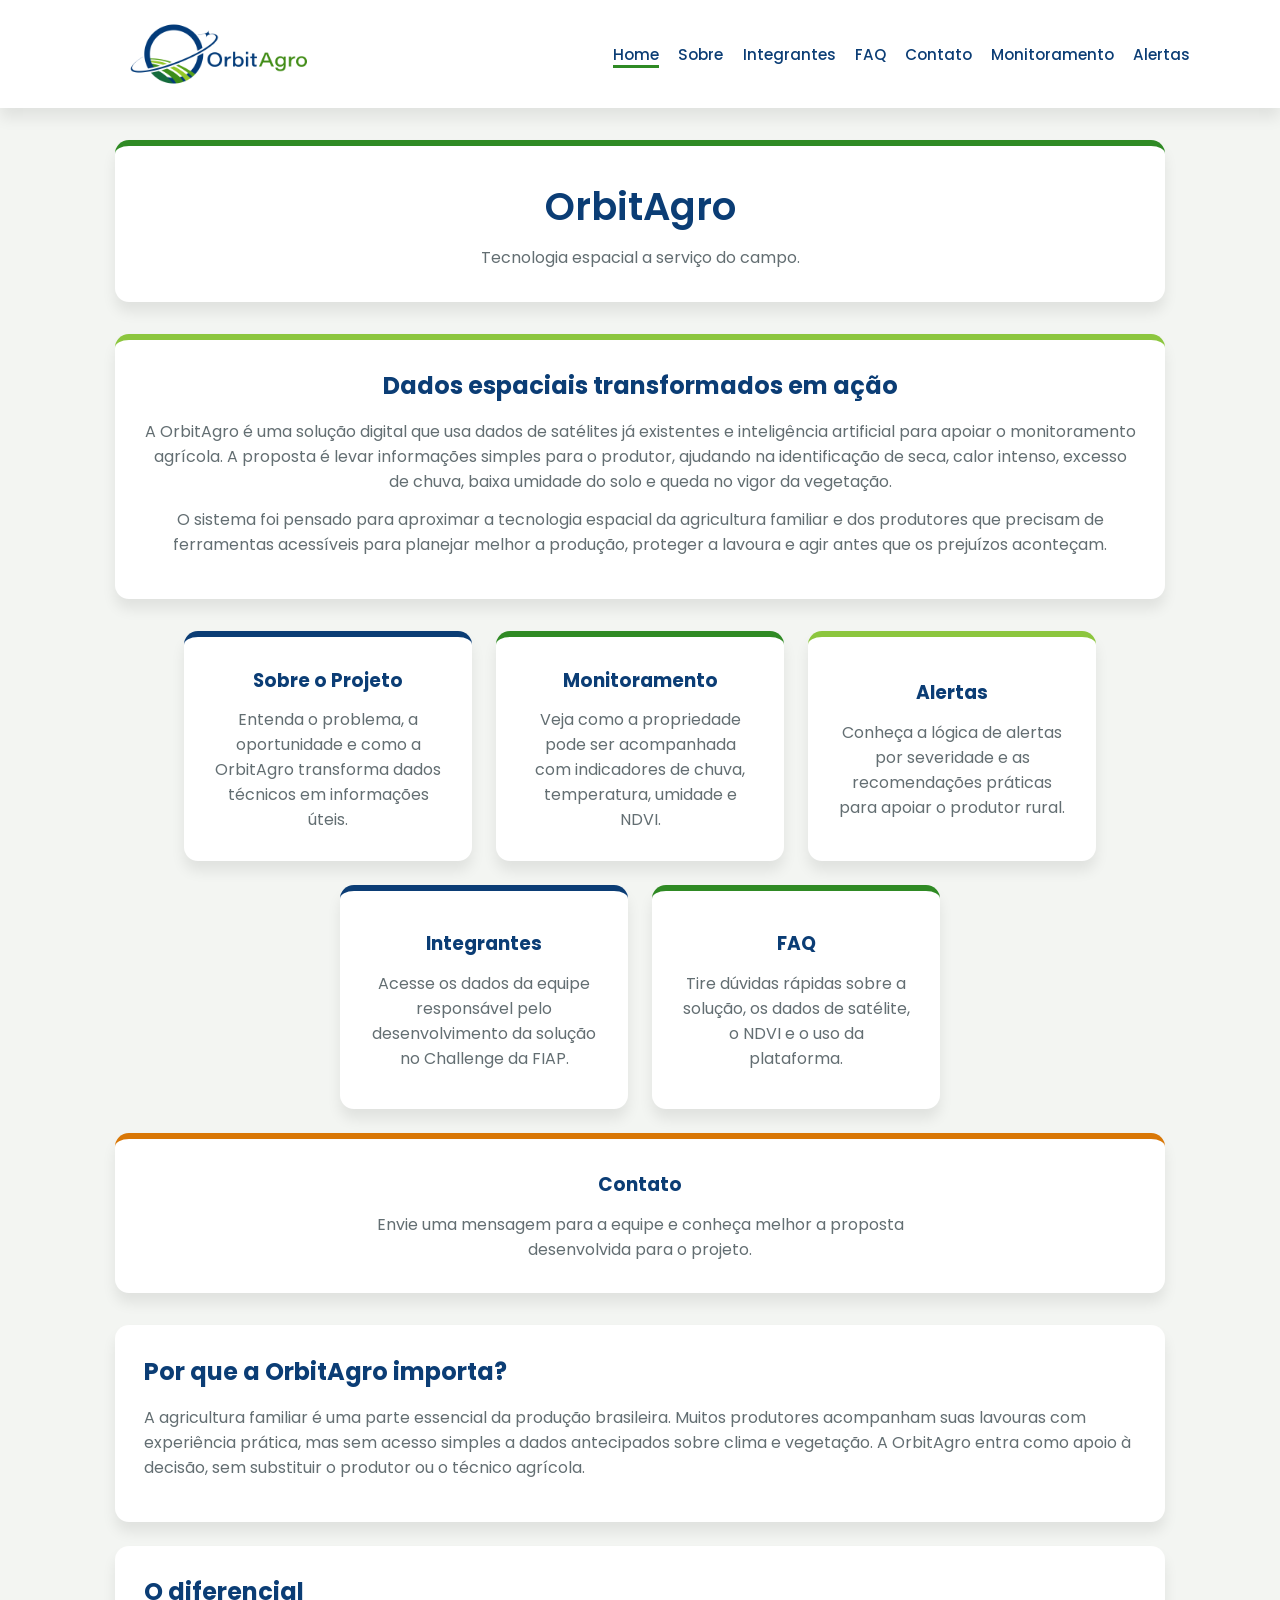
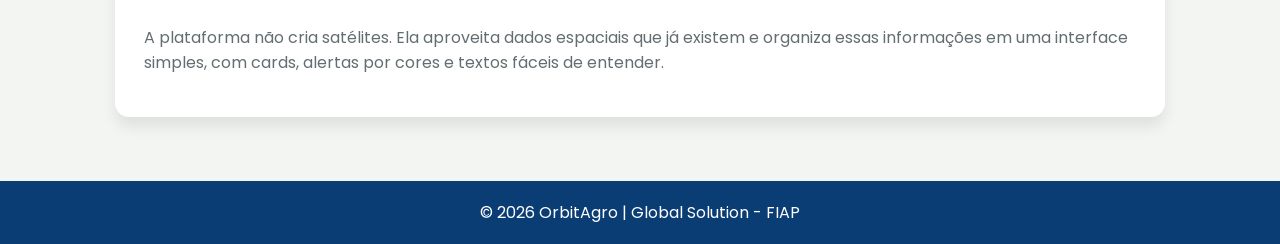
==== index.html @ 7551c397 "Revisado os cards de navegação da página inicial" ====
<!DOCTYPE html>
<html lang="pt-BR">
<head>
    <meta charset="UTF-8">
    <meta name="viewport" content="width=device-width, initial-scale=1.0">

    <link rel="preconnect" href="https://fonts.googleapis.com">
    <link rel="preconnect" href="https://fonts.gstatic.com" crossorigin>
    <link href="https://fonts.googleapis.com/css2?family=Poppins:wght@300;400;500;600;700&display=swap" rel="stylesheet">

    <link rel="stylesheet" href="css/index.css">

    <title>OrbitAgro | Home</title>
</head>
<body>

    <nav>
        <a class="logo" href="index.html">
            <img src="assets/logo-orbitagro.png" alt="Logo OrbitAgro">
        </a>

        <button class="menu-btn" type="button" aria-label="Abrir menu">☰</button>

        <ul class="nav-links">
            <li><a class="nav-link nav-active" href="index.html">Home</a></li>
            <li><a class="nav-link " href="pages/sobre.html">Sobre</a></li>
            <li><a class="nav-link " href="pages/integrantes.html">Integrantes</a></li>
            <li><a class="nav-link " href="pages/faq.html">FAQ</a></li>
            <li><a class="nav-link " href="pages/contato.html">Contato</a></li>
            <li><a class="nav-link " href="pages/monitoramento.html">Monitoramento</a></li>
            <li><a class="nav-link " href="pages/alertas.html">Alertas</a></li>
        </ul>
    </nav>


    <main>

        <section class="title-section">
            <article class="title-card">
                <h1>OrbitAgro</h1>
                <p>Tecnologia espacial a serviço do campo.</p>
            </article>
        </section>
        <section class="intro-section">
            <h2>Dados espaciais transformados em ação</h2>

            <p>
                A OrbitAgro é uma solução digital que usa dados de satélites já existentes e inteligência artificial
                para apoiar o monitoramento agrícola. A proposta é levar informações simples para o produtor,
                ajudando na identificação de seca, calor intenso, excesso de chuva, baixa umidade do solo e queda
                no vigor da vegetação.
            </p>

            <p>
                O sistema foi pensado para aproximar a tecnologia espacial da agricultura familiar e dos produtores
                que precisam de ferramentas acessíveis para planejar melhor a produção, proteger a lavoura e agir
                antes que os prejuízos aconteçam.
            </p>
        </section>

        <section class="cards-section">
            <article class="feature-card card-blue">
                <a href="pages/sobre.html">
                    <h3>Sobre o Projeto</h3>
                    <p>Entenda o problema, a oportunidade e como a OrbitAgro transforma dados técnicos em informações úteis.</p>
                </a>
            </article>

            <article class="feature-card card-green">
                <a href="pages/monitoramento.html">
                    <h3>Monitoramento</h3>
                    <p>Veja como a propriedade pode ser acompanhada com indicadores de chuva, temperatura, umidade e NDVI.</p>
                </a>
            </article>

            <article class="feature-card card-light">
                <a href="pages/alertas.html">
                    <h3>Alertas</h3>
                    <p>Conheça a lógica de alertas por severidade e as recomendações práticas para apoiar o produtor rural.</p>
                </a>
            </article>

            <article class="feature-card card-blue">
                <a href="pages/integrantes.html">
                    <h3>Integrantes</h3>
                    <p>Acesse os dados da equipe responsável pelo desenvolvimento da solução no Challenge da FIAP.</p>
                </a>
            </article>

            <article class="feature-card card-green">
                <a href="pages/faq.html">
                    <h3>FAQ</h3>
                    <p>Tire dúvidas rápidas sobre a solução, os dados de satélite, o NDVI e o uso da plataforma.</p>
                </a>
            </article>

            <article class="feature-card card-warning">
                <a href="pages/contato.html">
                    <h3>Contato</h3>
                    <p>Envie uma mensagem para a equipe e conheça melhor a proposta desenvolvida para o projeto.</p>
                </a>
            </article>
        </section>

        <section class="highlight-section">
            <article class="highlight-card">
                <h2>Por que a OrbitAgro importa?</h2>
                <p>
                    A agricultura familiar é uma parte essencial da produção brasileira. Muitos produtores acompanham
                    suas lavouras com experiência prática, mas sem acesso simples a dados antecipados sobre clima e
                    vegetação. A OrbitAgro entra como apoio à decisão, sem substituir o produtor ou o técnico agrícola.
                </p>
            </article>

            <article class="highlight-card">
                <h2>O diferencial</h2>
                <p>
                    A plataforma não cria satélites. Ela aproveita dados espaciais que já existem e organiza essas
                    informações em uma interface simples, com cards, alertas por cores e textos fáceis de entender.
                </p>
            </article>
        </section>
    </main>

    <footer>
        <p>© 2026 OrbitAgro | Global Solution - FIAP</p>
    </footer>


    <script src="js/script.js"></script>
</body>
</html>
---- css/index.css ----
:root {
    --primary-color: #2f8a24;
    --primary-dark: #0b3d75;
    --primary-light: #8cc63e;
    --secondary-color: #2d3436;
    --background-color: #f3f5f2;
    --card-color: #ffffff;
    --text-color: #333333;
    --muted-color: #636e72;
    --border-color: #dce6d5;
    --white-color: #ffffff;
    --danger-color: #b91c1c;
    --warning-color: #d97706;
    --blue-soft: #e8f1fb;
    --green-soft: #e8f5e6;
    --yellow-soft: #fff4d8;
    --result-box: #e8f5e6;
    --shadow-md: 0 10px 14px rgba(0, 0, 0, 0.08);
}

* {
    margin: 0;
    padding: 0;
    box-sizing: border-box;
}

body {
    font-family: "Poppins", sans-serif;
    background-color: var(--background-color);
    color: var(--text-color);
}

nav {
    display: flex;
    justify-content: space-between;
    align-items: center;
    background-color: var(--white-color);
    padding: 0 7%;
    min-height: 12vh;
    box-shadow: var(--shadow-md);
}

.logo {
    display: flex;
    align-items: center;
    text-decoration: none;
}

.logo img {
    width: 16rem;
    max-height: 6.5rem;
    object-fit: contain;
}

.nav-links {
    display: flex;
    list-style: none;
    gap: 1.2rem;
}

.nav-link {
    text-decoration: none;
    color: var(--primary-dark);
    font-size: 0.95rem;
    font-weight: 500;
}

.nav-link:hover {
    border-bottom: 3px solid var(--primary-color);
}

.nav-active {
    border-bottom: 3px solid var(--primary-color);
}

.page-header {
    display: none;
}

main {
    width: 82%;
    margin: 0 auto;
    padding: 2rem 0;
}

footer {
    background-color: var(--primary-dark);
    color: var(--white-color);
    text-align: center;
    padding: 1.2rem;
    margin-top: 2rem;
}

.card-blue {
    border-top: 6px solid var(--primary-dark);
}

.card-green {
    border-top: 6px solid var(--primary-color);
}

.card-light {
    border-top: 6px solid var(--primary-light);
}

.card-warning {
    border-top: 6px solid var(--warning-color);
}

.title-section {
    margin-bottom: 2rem;
}

.title-card {
    background-color: var(--card-color);
    padding: 2rem;
    border-radius: 14px;
    box-shadow: var(--shadow-md);
    border-top: 6px solid var(--primary-color);
    text-align: center;
}

.title-card h1 {
    color: var(--primary-dark);
    font-size: 2.4rem;
    font-weight: 600;
    margin-bottom: 0.6rem;
}

.title-card p {
    color: var(--muted-color);
    font-size: 1rem;
}

.intro-section,
.highlight-card,
.feature-card {
    background-color: var(--card-color);
    padding: 1.8rem;
    border-radius: 14px;
    box-shadow: var(--shadow-md);
}

.intro-section {
    text-align: center;
    border-top: 6px solid var(--primary-light);
    margin-bottom: 2rem;
}

.intro-section h2,
.highlight-card h2 {
    color: var(--primary-dark);
    margin-bottom: 1rem;
}

.intro-section p,
.highlight-card p {
    color: var(--muted-color);
    margin-bottom: 0.8rem;
}

.cards-section {
    display: flex;
    justify-content: center;
    align-items: stretch;
    flex-wrap: wrap;
    gap: 1.5rem;
    margin-bottom: 2rem;
}

.feature-card {
    width: 18rem;
    min-height: 14rem;
    text-align: center;
    display: flex;
    flex-direction: column;
    justify-content: center;
    transition: 0.3s;
}

.feature-card:hover {
    transform: translateY(-10px) scale(1.03);
    box-shadow: 0 22px 32px rgba(11, 61, 117, 0.28);
    background-color: #f8fff4;
}

.feature-card a {
    text-decoration: none;
    color: var(--text-color);
    height: 100%;
    display: flex;
    flex-direction: column;
    justify-content: center;
}

.feature-card h3 {
    color: var(--primary-dark);
    margin-bottom: 0.8rem;
    transition: 0.3s;
}

.feature-card:hover h3 {
    color: var(--primary-color);
}

.feature-card p {
    color: var(--muted-color);
}

.cards-section .card-warning {
    width: 100%;
    min-height: 10rem;
}

.cards-section .card-warning a {
    max-width: 38rem;
    margin: 0 auto;
}

.highlight-section {
    display: flex;
    flex-direction: column;
    gap: 1.5rem;
}

.menu-btn {
    display: none;
    background-color: var(--primary-color);
    color: var(--white-color);
    border: none;
    border-radius: 8px;
    padding: 0.6rem 0.9rem;
    font-size: 1.4rem;
    cursor: pointer;
}

.menu-btn:hover {
    background-color: var(--primary-dark);
}

@media (max-width: 1100px) {
    nav {
        height: auto;
        padding: 1rem 5%;
        flex-direction: column;
        gap: 1rem;
    }

    .logo img {
        width: 15rem;
    }

    .nav-links {
        flex-wrap: wrap;
        justify-content: center;
        gap: 1rem;
    }

    main {
        width: 90%;
    }
}

@media (max-width: 900px) {
    .feature-card {
        width: 100%;
        min-height: auto;
    }

    .cards-section .card-warning {
        width: 100%;
    }
}

@media (max-width: 700px) {
    nav {
        flex-direction: row;
        flex-wrap: wrap;
        justify-content: space-between;
        align-items: center;
        min-height: auto;
        padding: 1rem 5%;
    }

    .menu-btn {
        display: block;
    }

    .nav-links {
        display: none;
        width: 100%;
        flex-direction: column;
        align-items: center;
        gap: 0.8rem;
        padding-top: 1rem;
    }

    .nav-links.nav-open {
        display: flex;
    }

    .logo img {
        width: 12rem;
    }
}


@media (max-width: 600px) {
    .nav-links {
        flex-direction: column;
        align-items: center;
    }

    .logo img {
        width: 13rem;
    }

    .title-card h1 {
        font-size: 2rem;
    }

    main {
        width: 92%;
    }
}
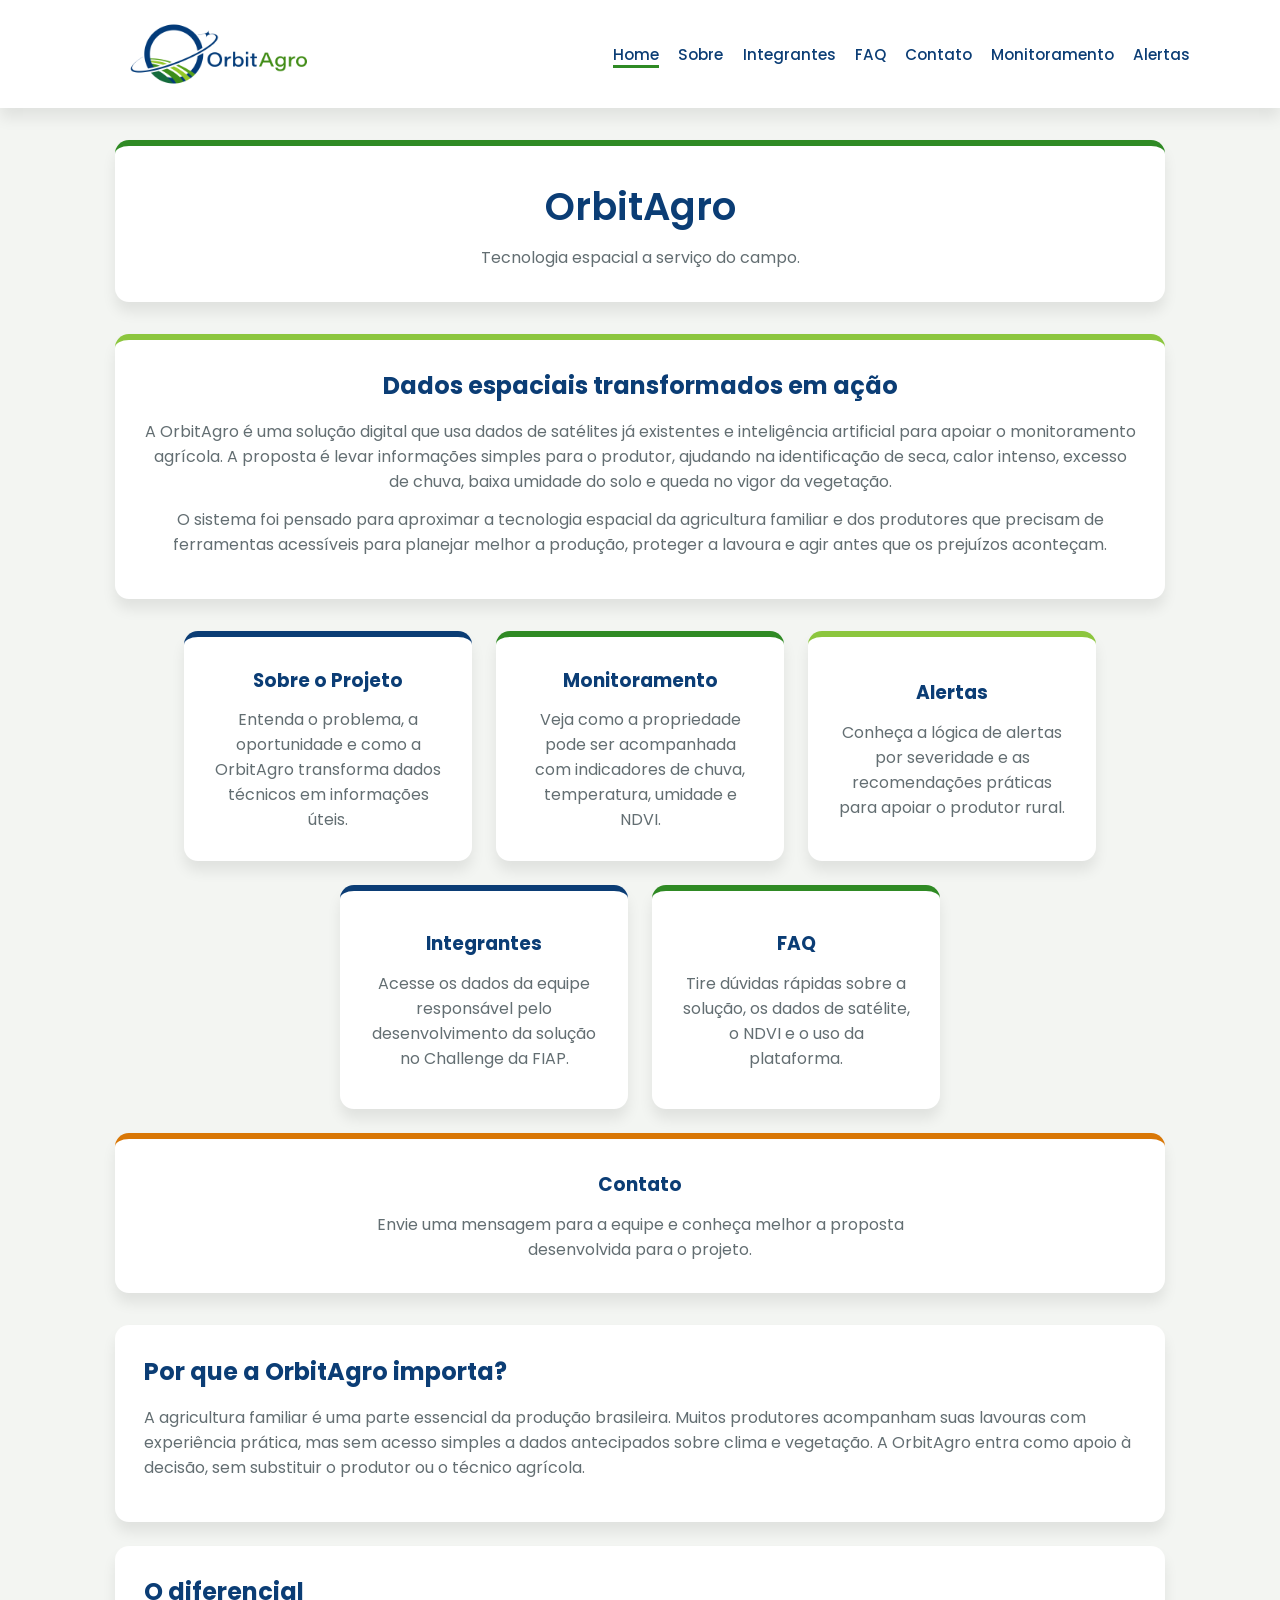
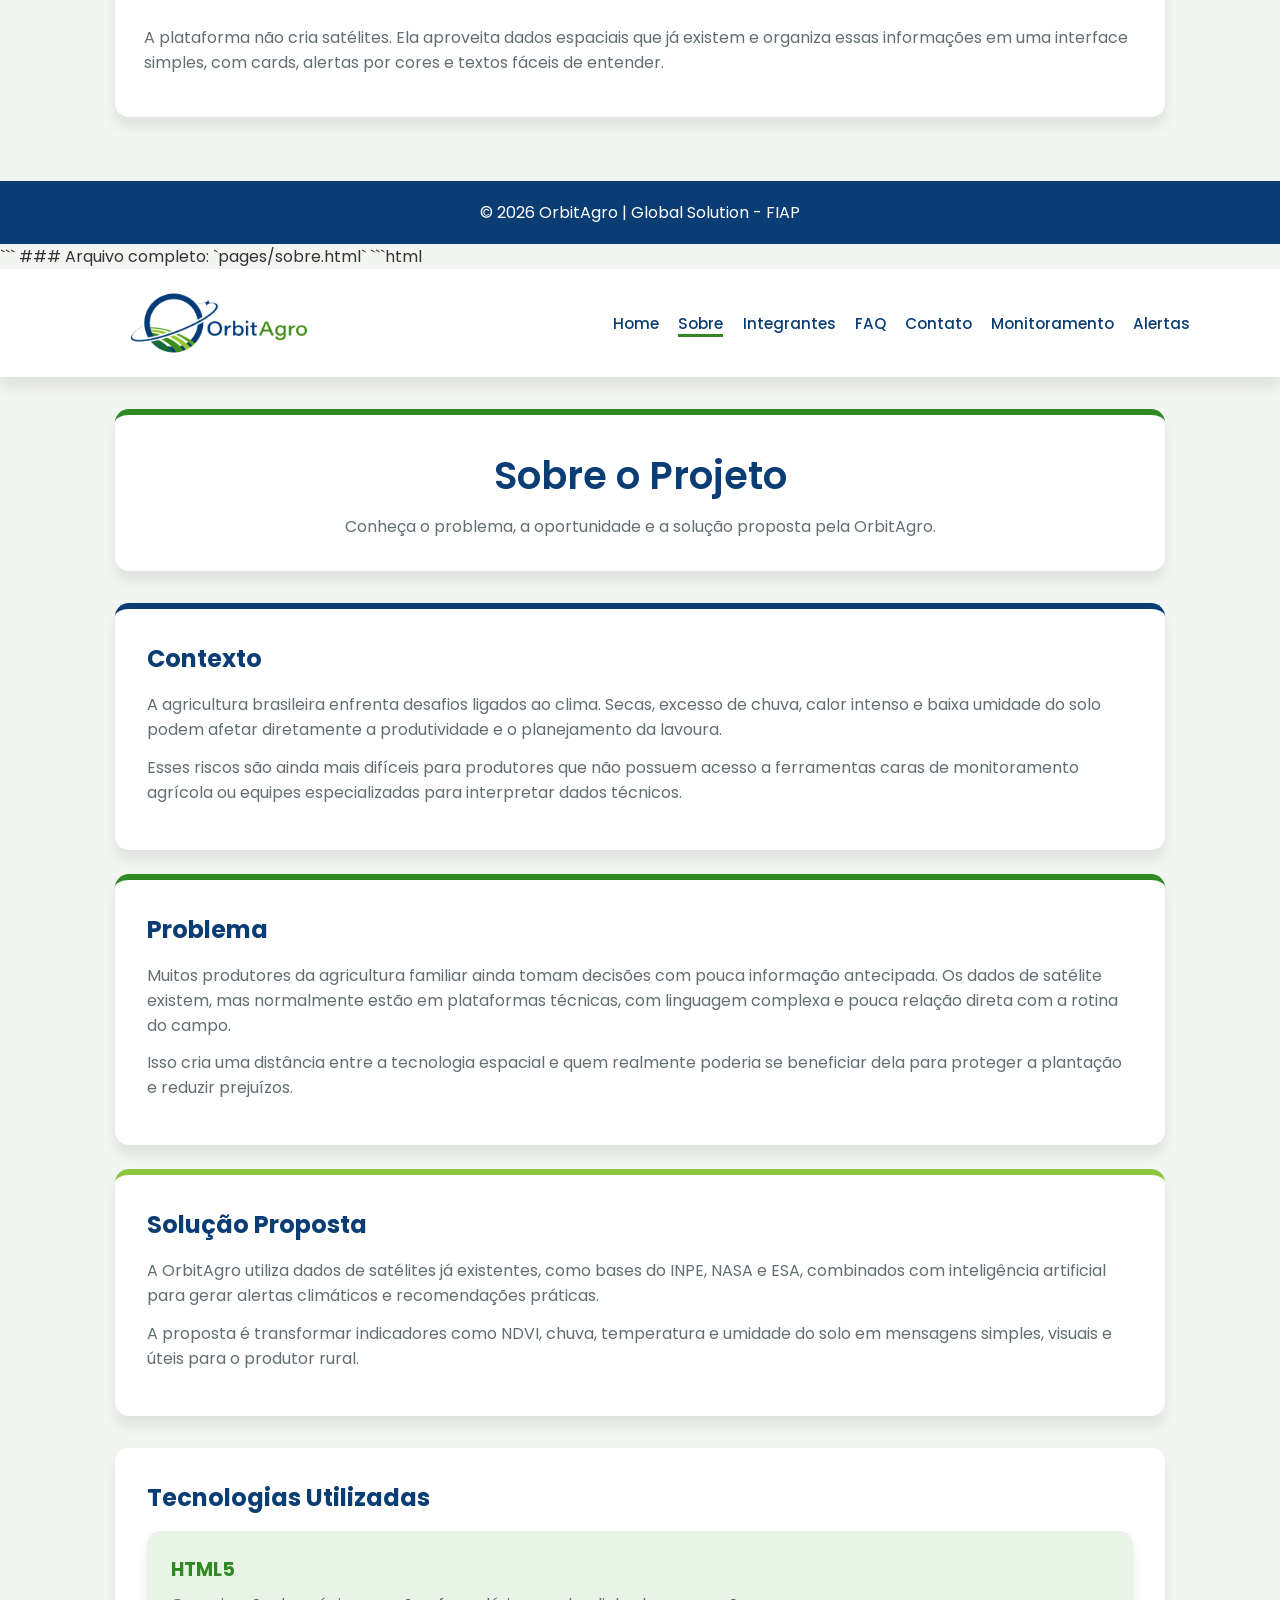
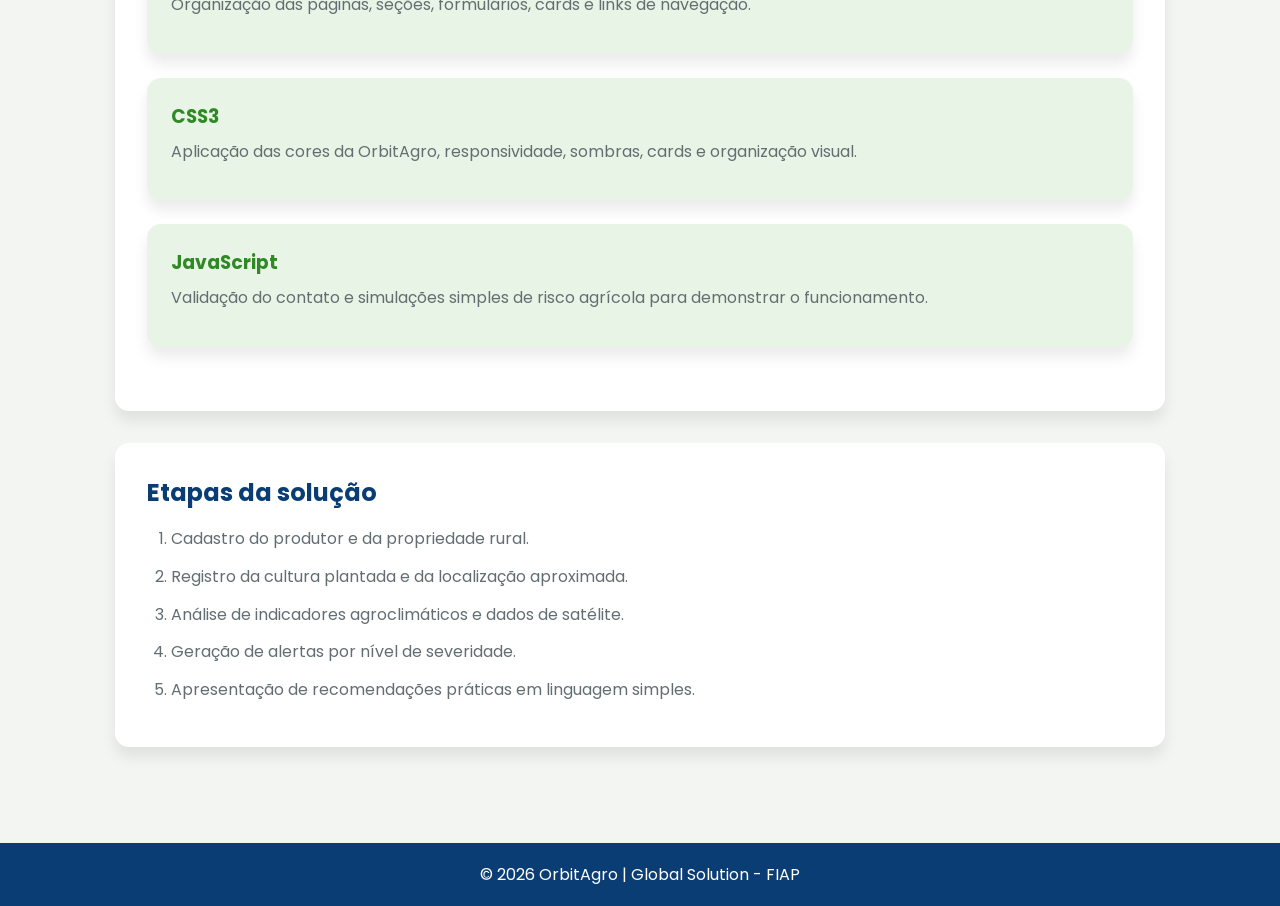
==== commit 5647c99b: "Finalizado HTML institucional para etapa de CSS" ====
--- a/index.html
+++ b/index.html
@@ -129,4 +129,138 @@
 
     <script src="js/script.js"></script>
 </body>
+</html>
+```
+### Arquivo completo: `pages/sobre.html`
+
+```html
+<!DOCTYPE html>
+<html lang="pt-BR">
+<head>
+    <meta charset="UTF-8">
+    <meta name="viewport" content="width=device-width, initial-scale=1.0">
+
+    <link rel="preconnect" href="https://fonts.googleapis.com">
+    <link rel="preconnect" href="https://fonts.gstatic.com" crossorigin>
+    <link href="https://fonts.googleapis.com/css2?family=Poppins:wght@300;400;500;600;700&display=swap" rel="stylesheet">
+
+    <link rel="stylesheet" href="../css/sobre.css">
+
+    <title>OrbitAgro | Sobre</title>
+</head>
+<body>
+
+    <nav>
+        <a class="logo" href="../index.html">
+            <img src="../assets/logo-orbitagro.png" alt="Logo OrbitAgro">
+        </a>
+
+        <button class="menu-btn" type="button" aria-label="Abrir menu">☰</button>
+
+        <ul class="nav-links">
+            <li><a class="nav-link " href="../index.html">Home</a></li>
+            <li><a class="nav-link nav-active" href="sobre.html">Sobre</a></li>
+            <li><a class="nav-link " href="integrantes.html">Integrantes</a></li>
+            <li><a class="nav-link " href="faq.html">FAQ</a></li>
+            <li><a class="nav-link " href="contato.html">Contato</a></li>
+            <li><a class="nav-link " href="monitoramento.html">Monitoramento</a></li>
+            <li><a class="nav-link " href="alertas.html">Alertas</a></li>
+        </ul>
+    </nav>
+
+
+    <main>
+
+        <section class="title-section">
+            <article class="title-card">
+                <h1>Sobre o Projeto</h1>
+                <p>Conheça o problema, a oportunidade e a solução proposta pela OrbitAgro.</p>
+            </article>
+        </section>
+        <section class="about-section">
+            <article class="about-card card-blue">
+                <h2>Contexto</h2>
+
+                <p>
+                    A agricultura brasileira enfrenta desafios ligados ao clima. Secas, excesso de chuva, calor intenso
+                    e baixa umidade do solo podem afetar diretamente a produtividade e o planejamento da lavoura.
+                </p>
+
+                <p>
+                    Esses riscos são ainda mais difíceis para produtores que não possuem acesso a ferramentas caras
+                    de monitoramento agrícola ou equipes especializadas para interpretar dados técnicos.
+                </p>
+            </article>
+
+            <article class="about-card card-green">
+                <h2>Problema</h2>
+
+                <p>
+                    Muitos produtores da agricultura familiar ainda tomam decisões com pouca informação antecipada.
+                    Os dados de satélite existem, mas normalmente estão em plataformas técnicas, com linguagem complexa
+                    e pouca relação direta com a rotina do campo.
+                </p>
+
+                <p>
+                    Isso cria uma distância entre a tecnologia espacial e quem realmente poderia se beneficiar dela
+                    para proteger a plantação e reduzir prejuízos.
+                </p>
+            </article>
+
+            <article class="about-card card-light">
+                <h2>Solução Proposta</h2>
+
+                <p>
+                    A OrbitAgro utiliza dados de satélites já existentes, como bases do INPE, NASA e ESA, combinados
+                    com inteligência artificial para gerar alertas climáticos e recomendações práticas.
+                </p>
+
+                <p>
+                    A proposta é transformar indicadores como NDVI, chuva, temperatura e umidade do solo em mensagens
+                    simples, visuais e úteis para o produtor rural.
+                </p>
+            </article>
+        </section>
+
+        <section class="technology-section">
+            <h2>Tecnologias Utilizadas</h2>
+
+            <div class="technology-list">
+                <article class="technology-card">
+                    <h3>HTML5</h3>
+                    <p>Organização das páginas, seções, formulários, cards e links de navegação.</p>
+                </article>
+
+                <article class="technology-card">
+                    <h3>CSS3</h3>
+                    <p>Aplicação das cores da OrbitAgro, responsividade, sombras, cards e organização visual.</p>
+                </article>
+
+                <article class="technology-card">
+                    <h3>JavaScript</h3>
+                    <p>Validação do contato e simulações simples de risco agrícola para demonstrar o funcionamento.</p>
+                </article>
+            </div>
+        </section>
+
+        <section class="roadmap-section">
+            <h2>Etapas da solução</h2>
+
+            <ol>
+                <li>Cadastro do produtor e da propriedade rural.</li>
+                <li>Registro da cultura plantada e da localização aproximada.</li>
+                <li>Análise de indicadores agroclimáticos e dados de satélite.</li>
+                <li>Geração de alertas por nível de severidade.</li>
+                <li>Apresentação de recomendações práticas em linguagem simples.</li>
+            </ol>
+        </section>
+    </main>
+
+    <footer>
+        <p>© 2026 OrbitAgro | Global Solution - FIAP</p>
+    </footer>
+
+
+    <script src="../js/script.js"></script>
+</body>
 </html>
--- a/css/sobre.css
+++ b/css/sobre.css
@@ -0,0 +1,281 @@
+:root {
+    --primary-color: #2f8a24;
+    --primary-dark: #0b3d75;
+    --primary-light: #8cc63e;
+    --secondary-color: #2d3436;
+    --background-color: #f3f5f2;
+    --card-color: #ffffff;
+    --text-color: #333333;
+    --muted-color: #636e72;
+    --border-color: #dce6d5;
+    --white-color: #ffffff;
+    --danger-color: #b91c1c;
+    --warning-color: #d97706;
+    --blue-soft: #e8f1fb;
+    --green-soft: #e8f5e6;
+    --yellow-soft: #fff4d8;
+    --result-box: #e8f5e6;
+    --shadow-md: 0 10px 14px rgba(0, 0, 0, 0.08);
+}
+
+* {
+    margin: 0;
+    padding: 0;
+    box-sizing: border-box;
+}
+
+body {
+    font-family: "Poppins", sans-serif;
+    background-color: var(--background-color);
+    color: var(--text-color);
+}
+
+nav {
+    display: flex;
+    justify-content: space-between;
+    align-items: center;
+    background-color: var(--white-color);
+    padding: 0 7%;
+    min-height: 12vh;
+    box-shadow: var(--shadow-md);
+}
+
+.logo {
+    display: flex;
+    align-items: center;
+    text-decoration: none;
+}
+
+.logo img {
+    width: 16rem;
+    max-height: 6.5rem;
+    object-fit: contain;
+}
+
+.nav-links {
+    display: flex;
+    list-style: none;
+    gap: 1.2rem;
+}
+
+.nav-link {
+    text-decoration: none;
+    color: var(--primary-dark);
+    font-size: 0.95rem;
+    font-weight: 500;
+}
+
+.nav-link:hover {
+    border-bottom: 3px solid var(--primary-color);
+}
+
+.nav-active {
+    border-bottom: 3px solid var(--primary-color);
+}
+
+.page-header {
+    display: none;
+}
+
+main {
+    width: 82%;
+    margin: 0 auto;
+    padding: 2rem 0;
+}
+
+footer {
+    background-color: var(--primary-dark);
+    color: var(--white-color);
+    text-align: center;
+    padding: 1.2rem;
+    margin-top: 2rem;
+}
+
+.card-blue {
+    border-top: 6px solid var(--primary-dark);
+}
+
+.card-green {
+    border-top: 6px solid var(--primary-color);
+}
+
+.card-light {
+    border-top: 6px solid var(--primary-light);
+}
+
+.card-warning {
+    border-top: 6px solid var(--warning-color);
+}
+
+.title-section {
+    margin-bottom: 2rem;
+}
+
+.title-card {
+    background-color: var(--card-color);
+    padding: 2rem;
+    border-radius: 14px;
+    box-shadow: var(--shadow-md);
+    border-top: 6px solid var(--primary-color);
+    text-align: center;
+}
+
+.title-card h1 {
+    color: var(--primary-dark);
+    font-size: 2.4rem;
+    font-weight: 600;
+    margin-bottom: 0.6rem;
+}
+
+.title-card p {
+    color: var(--muted-color);
+    font-size: 1rem;
+}
+
+@media (max-width: 1100px) {
+    nav {
+        height: auto;
+        padding: 1rem 5%;
+        flex-direction: column;
+        gap: 1rem;
+    }
+
+    .logo img {
+        width: 15rem;
+    }
+
+    .nav-links {
+        flex-wrap: wrap;
+        justify-content: center;
+        gap: 1rem;
+    }
+
+    main {
+        width: 90%;
+    }
+}
+
+@media (max-width: 600px) {
+    .nav-links {
+        flex-direction: column;
+        align-items: center;
+    }
+
+    .logo img {
+        width: 13rem;
+    }
+
+    .title-card h1 {
+        font-size: 2rem;
+    }
+
+    main {
+        width: 92%;
+    }
+}
+
+.about-section,
+.technology-list {
+    display: flex;
+    flex-direction: column;
+    gap: 1.5rem;
+    margin-bottom: 2rem;
+}
+
+.about-card,
+.technology-card,
+.technology-section,
+.roadmap-section {
+    background-color: var(--card-color);
+    border-radius: 14px;
+    box-shadow: var(--shadow-md);
+}
+
+.about-card {
+    width: 100%;
+    padding: 2rem;
+}
+
+.about-card h2,
+.technology-section h2,
+.roadmap-section h2 {
+    color: var(--primary-dark);
+    margin-bottom: 1rem;
+}
+
+.about-card p,
+.technology-card p,
+.roadmap-section li {
+    color: var(--muted-color);
+    margin-bottom: 0.8rem;
+}
+
+.technology-section,
+.roadmap-section {
+    padding: 2rem;
+    margin-bottom: 2rem;
+}
+
+
+.technology-card {
+    width: 100%;
+    background-color: var(--green-soft);
+    padding: 1.5rem;
+}
+
+.technology-card h3 {
+    color: var(--primary-color);
+    margin-bottom: 0.5rem;
+}
+
+.roadmap-section ol {
+    margin-left: 1.5rem;
+}
+
+
+.menu-btn {
+    display: none;
+    background-color: var(--primary-color);
+    color: var(--white-color);
+    border: none;
+    border-radius: 8px;
+    padding: 0.6rem 0.9rem;
+    font-size: 1.4rem;
+    cursor: pointer;
+}
+
+.menu-btn:hover {
+    background-color: var(--primary-dark);
+}
+
+@media (max-width: 700px) {
+    nav {
+        flex-direction: row;
+        flex-wrap: wrap;
+        justify-content: space-between;
+        align-items: center;
+        min-height: auto;
+        padding: 1rem 5%;
+    }
+
+    .menu-btn {
+        display: block;
+    }
+
+    .nav-links {
+        display: none;
+        width: 100%;
+        flex-direction: column;
+        align-items: center;
+        gap: 0.8rem;
+        padding-top: 1rem;
+    }
+
+    .nav-links.nav-open {
+        display: flex;
+    }
+
+    .logo img {
+        width: 12rem;
+    }
+}
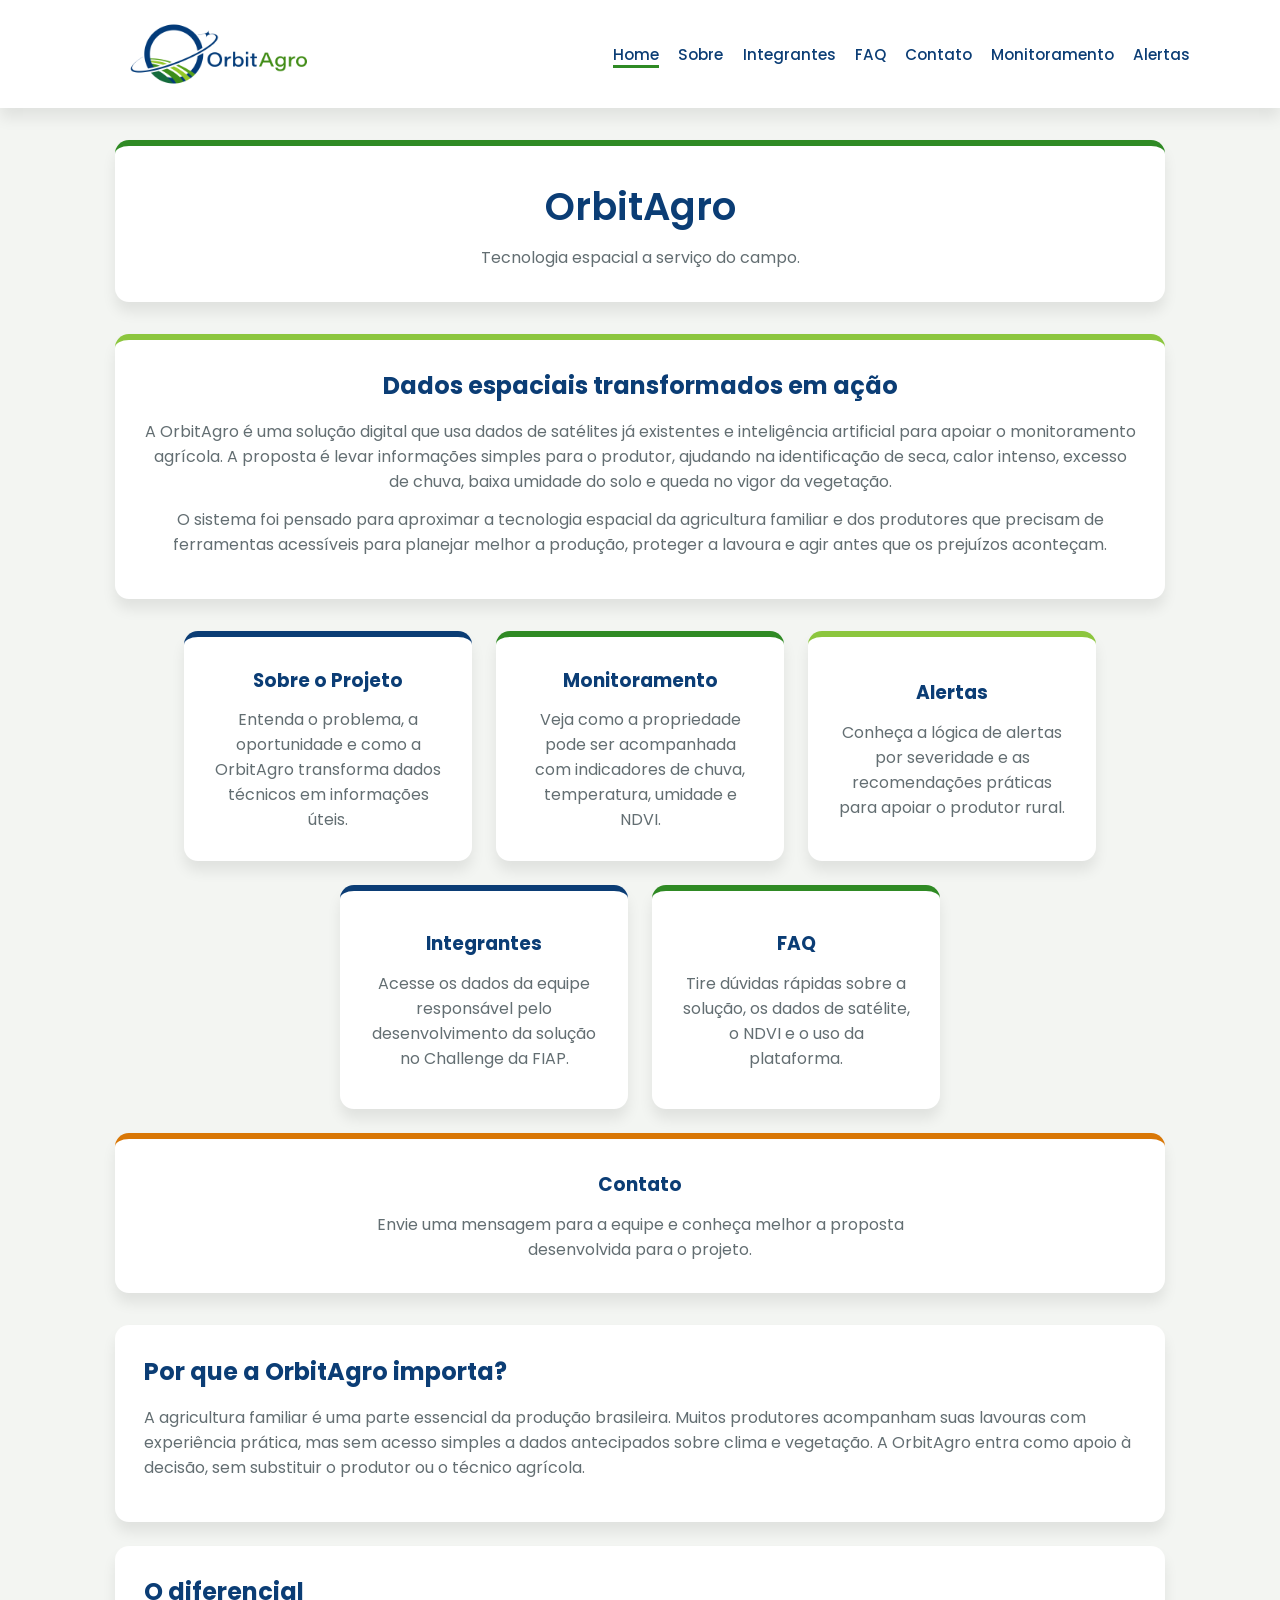
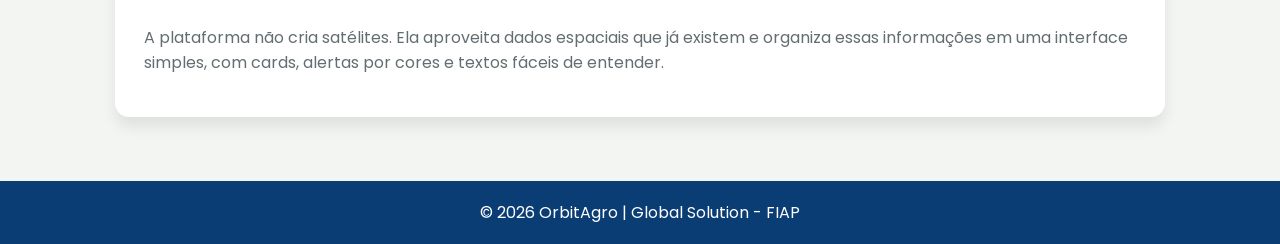
==== commit 3c9cb53d: "ajustando todas as paginas" ====
--- a/index.html
+++ b/index.html
@@ -129,138 +129,4 @@
 
     <script src="js/script.js"></script>
 </body>
-</html>
-```
-### Arquivo completo: `pages/sobre.html`
-
-```html
-<!DOCTYPE html>
-<html lang="pt-BR">
-<head>
-    <meta charset="UTF-8">
-    <meta name="viewport" content="width=device-width, initial-scale=1.0">
-
-    <link rel="preconnect" href="https://fonts.googleapis.com">
-    <link rel="preconnect" href="https://fonts.gstatic.com" crossorigin>
-    <link href="https://fonts.googleapis.com/css2?family=Poppins:wght@300;400;500;600;700&display=swap" rel="stylesheet">
-
-    <link rel="stylesheet" href="../css/sobre.css">
-
-    <title>OrbitAgro | Sobre</title>
-</head>
-<body>
-
-    <nav>
-        <a class="logo" href="../index.html">
-            <img src="../assets/logo-orbitagro.png" alt="Logo OrbitAgro">
-        </a>
-
-        <button class="menu-btn" type="button" aria-label="Abrir menu">☰</button>
-
-        <ul class="nav-links">
-            <li><a class="nav-link " href="../index.html">Home</a></li>
-            <li><a class="nav-link nav-active" href="sobre.html">Sobre</a></li>
-            <li><a class="nav-link " href="integrantes.html">Integrantes</a></li>
-            <li><a class="nav-link " href="faq.html">FAQ</a></li>
-            <li><a class="nav-link " href="contato.html">Contato</a></li>
-            <li><a class="nav-link " href="monitoramento.html">Monitoramento</a></li>
-            <li><a class="nav-link " href="alertas.html">Alertas</a></li>
-        </ul>
-    </nav>
-
-
-    <main>
-
-        <section class="title-section">
-            <article class="title-card">
-                <h1>Sobre o Projeto</h1>
-                <p>Conheça o problema, a oportunidade e a solução proposta pela OrbitAgro.</p>
-            </article>
-        </section>
-        <section class="about-section">
-            <article class="about-card card-blue">
-                <h2>Contexto</h2>
-
-                <p>
-                    A agricultura brasileira enfrenta desafios ligados ao clima. Secas, excesso de chuva, calor intenso
-                    e baixa umidade do solo podem afetar diretamente a produtividade e o planejamento da lavoura.
-                </p>
-
-                <p>
-                    Esses riscos são ainda mais difíceis para produtores que não possuem acesso a ferramentas caras
-                    de monitoramento agrícola ou equipes especializadas para interpretar dados técnicos.
-                </p>
-            </article>
-
-            <article class="about-card card-green">
-                <h2>Problema</h2>
-
-                <p>
-                    Muitos produtores da agricultura familiar ainda tomam decisões com pouca informação antecipada.
-                    Os dados de satélite existem, mas normalmente estão em plataformas técnicas, com linguagem complexa
-                    e pouca relação direta com a rotina do campo.
-                </p>
-
-                <p>
-                    Isso cria uma distância entre a tecnologia espacial e quem realmente poderia se beneficiar dela
-                    para proteger a plantação e reduzir prejuízos.
-                </p>
-            </article>
-
-            <article class="about-card card-light">
-                <h2>Solução Proposta</h2>
-
-                <p>
-                    A OrbitAgro utiliza dados de satélites já existentes, como bases do INPE, NASA e ESA, combinados
-                    com inteligência artificial para gerar alertas climáticos e recomendações práticas.
-                </p>
-
-                <p>
-                    A proposta é transformar indicadores como NDVI, chuva, temperatura e umidade do solo em mensagens
-                    simples, visuais e úteis para o produtor rural.
-                </p>
-            </article>
-        </section>
-
-        <section class="technology-section">
-            <h2>Tecnologias Utilizadas</h2>
-
-            <div class="technology-list">
-                <article class="technology-card">
-                    <h3>HTML5</h3>
-                    <p>Organização das páginas, seções, formulários, cards e links de navegação.</p>
-                </article>
-
-                <article class="technology-card">
-                    <h3>CSS3</h3>
-                    <p>Aplicação das cores da OrbitAgro, responsividade, sombras, cards e organização visual.</p>
-                </article>
-
-                <article class="technology-card">
-                    <h3>JavaScript</h3>
-                    <p>Validação do contato e simulações simples de risco agrícola para demonstrar o funcionamento.</p>
-                </article>
-            </div>
-        </section>
-
-        <section class="roadmap-section">
-            <h2>Etapas da solução</h2>
-
-            <ol>
-                <li>Cadastro do produtor e da propriedade rural.</li>
-                <li>Registro da cultura plantada e da localização aproximada.</li>
-                <li>Análise de indicadores agroclimáticos e dados de satélite.</li>
-                <li>Geração de alertas por nível de severidade.</li>
-                <li>Apresentação de recomendações práticas em linguagem simples.</li>
-            </ol>
-        </section>
-    </main>
-
-    <footer>
-        <p>© 2026 OrbitAgro | Global Solution - FIAP</p>
-    </footer>
-
-
-    <script src="../js/script.js"></script>
-</body>
 </html>
--- a/css/index.css
+++ b/css/index.css
@@ -304,7 +304,6 @@
     }
 }
 
-
 @media (max-width: 600px) {
     .nav-links {
         flex-direction: column;
